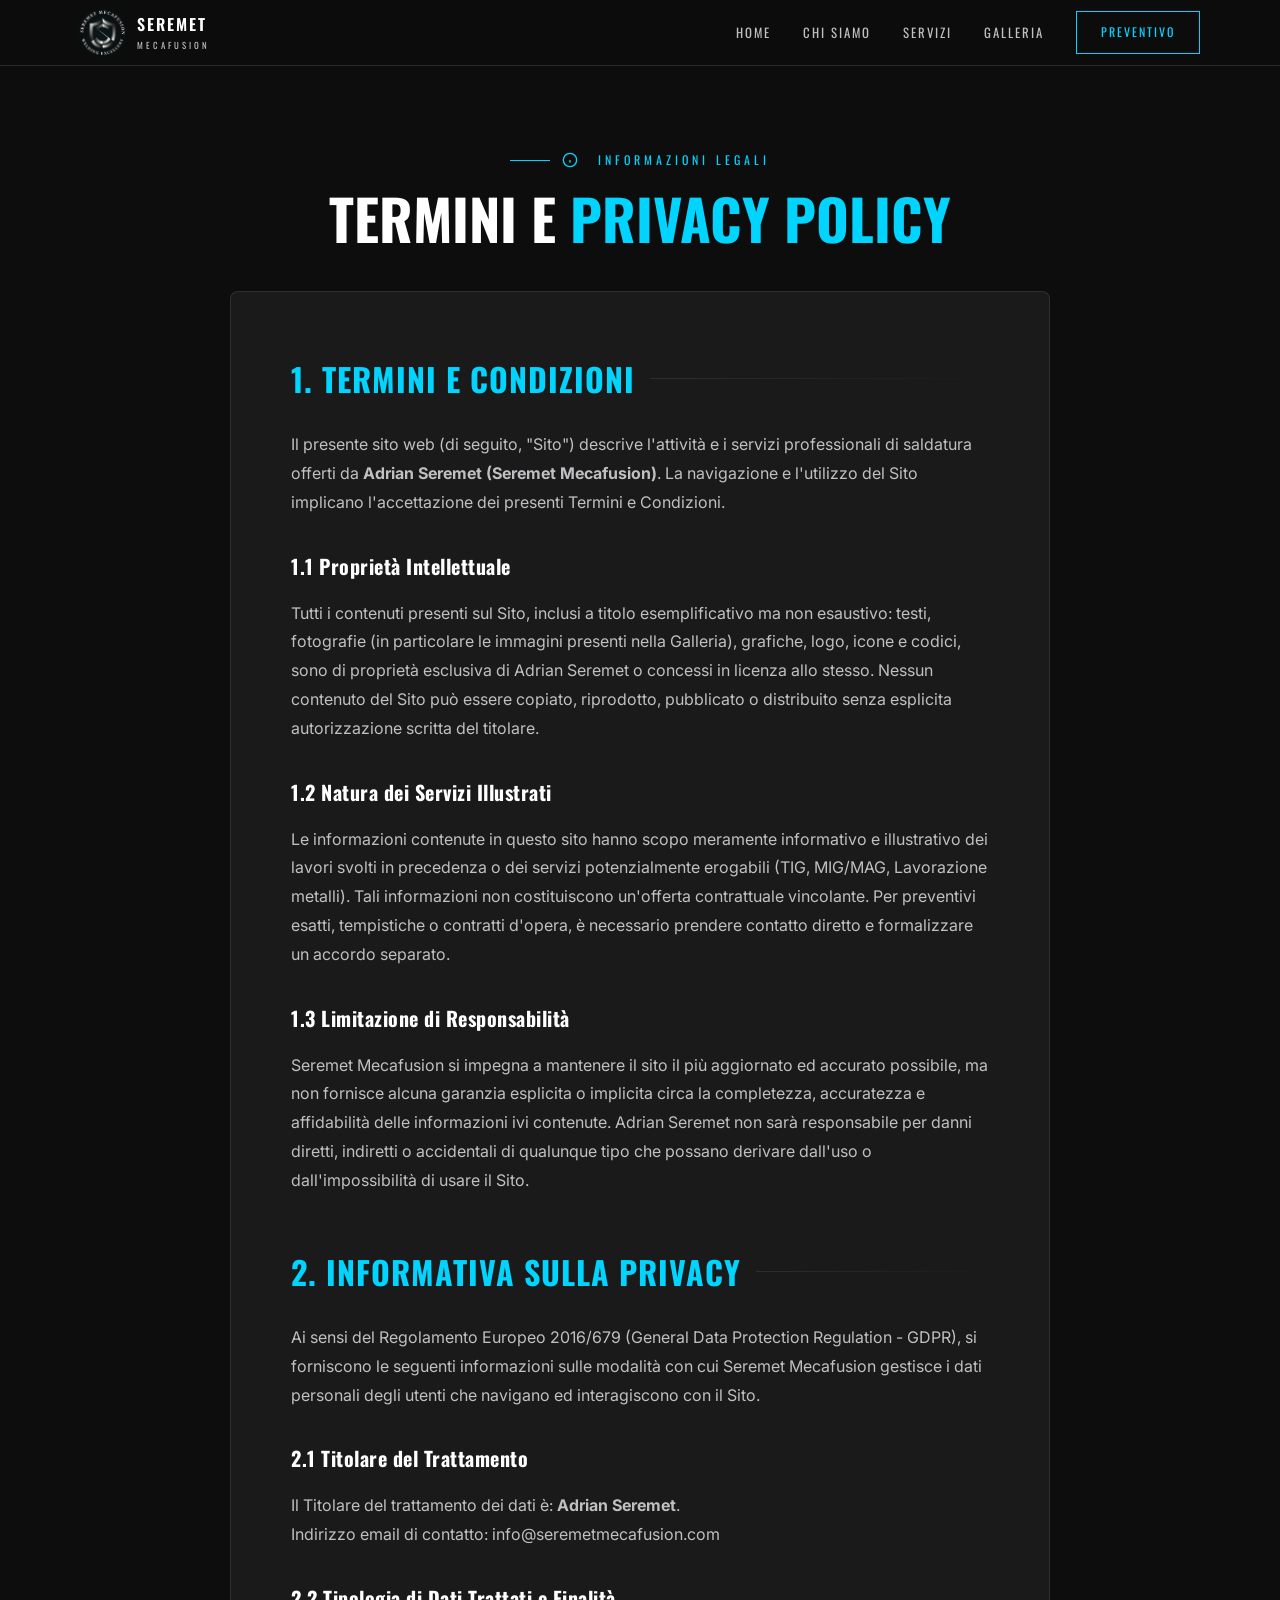
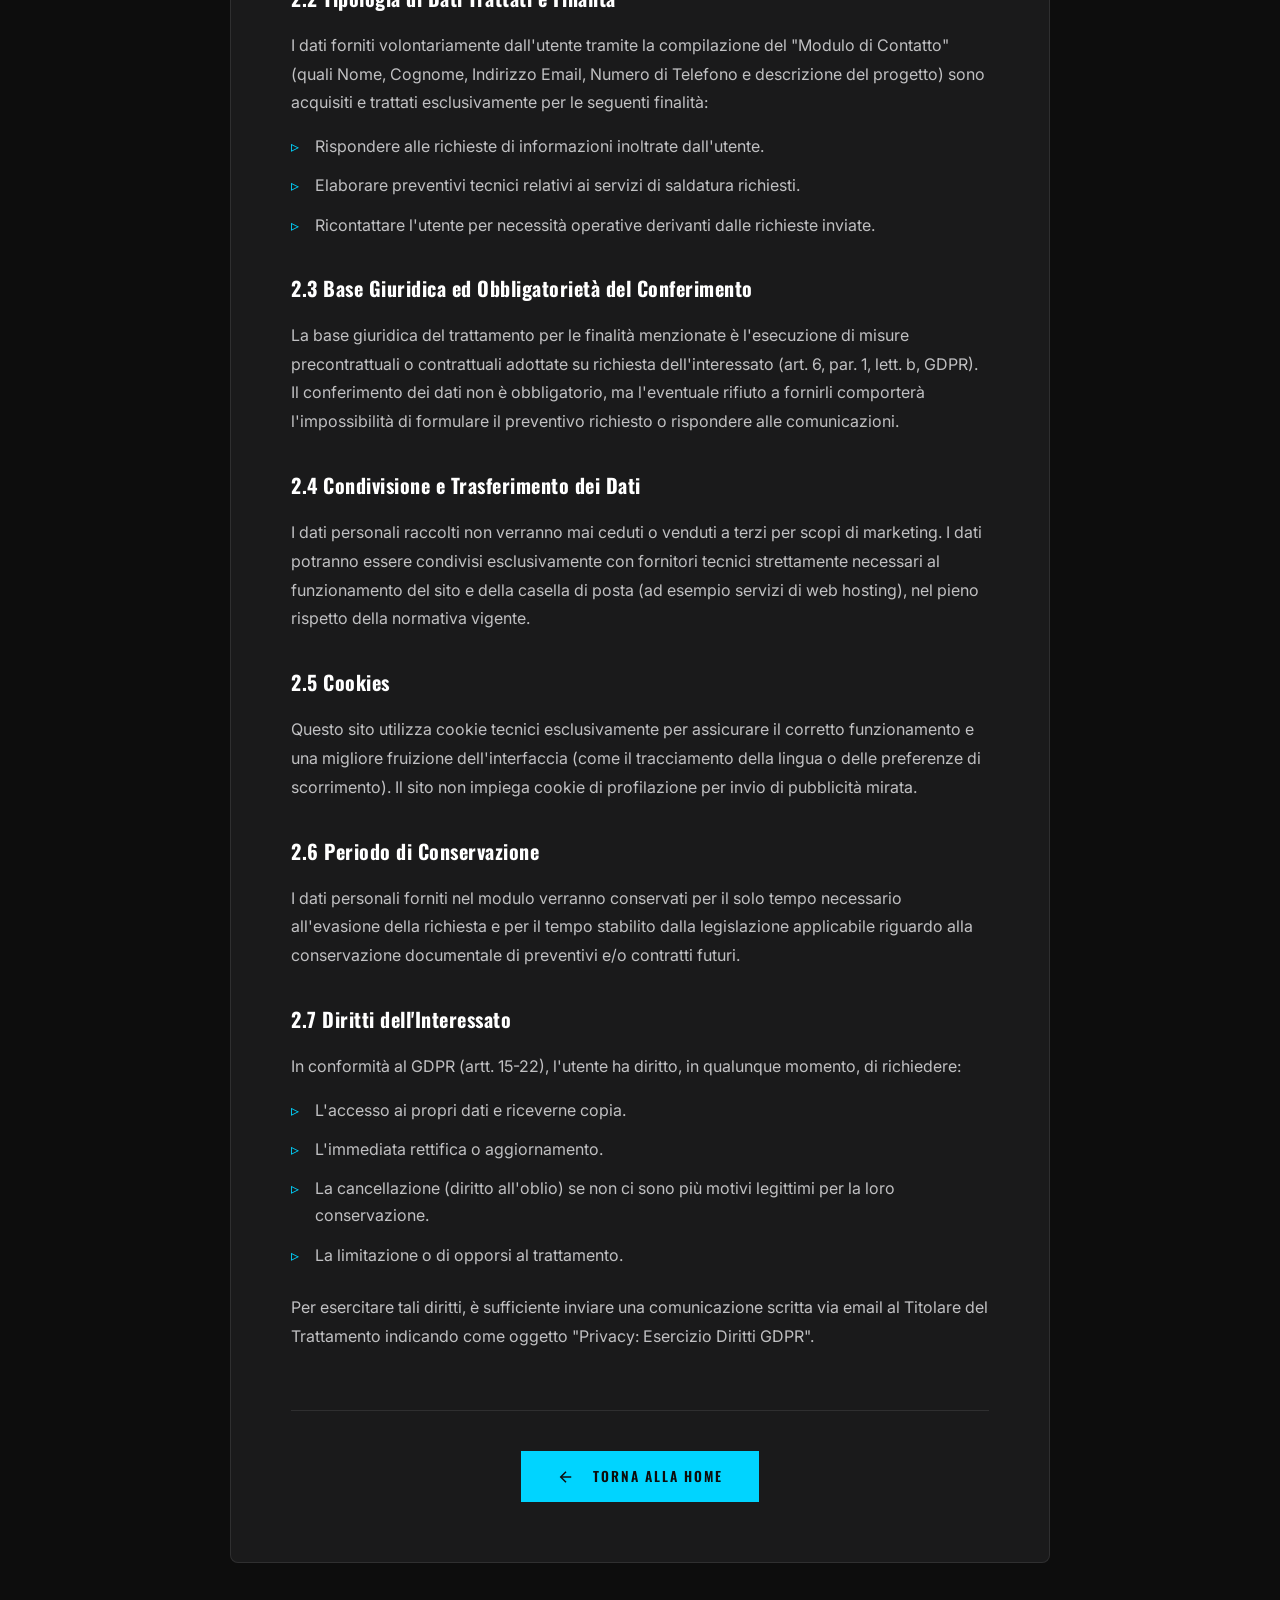
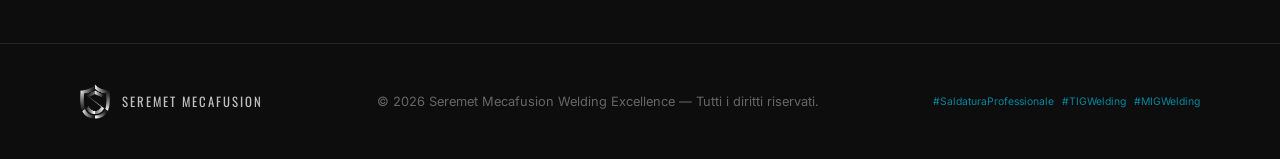
==== terms&condition.html @ e1cfa8b7 "First commit all files" ====
<!DOCTYPE html>
<html lang="it">

<head>
  <meta charset="UTF-8">
  <meta name="viewport" content="width=device-width, initial-scale=1.0">
  <title>Seremet Mecafusion | Termini e Privacy Policy</title>
  <meta name="description" content="Informazioni legali, termini, condizioni e informativa sulla privacy per i servizi di saldatura professionale di Seremet Mecafusion.">

  <!-- Favicon -->
  <link rel="apple-touch-icon" sizes="180x180" href="images/favicon/apple-touch-icon.png">
  <link rel="icon" type="image/png" sizes="32x32" href="images/favicon/favicon-32x32.png">
  <link rel="icon" type="image/png" sizes="16x16" href="images/favicon/favicon-16x16.png">
  <link rel="manifest" href="images/favicon/site.webmanifest">

  <!-- Styles -->
  <link rel="stylesheet" href="styles.css">
  
  <style>
    /* Stili specifici per la pagina Termini e Privacy */
    .legal-content {
      background: var(--bg-secondary);
      border: 1px solid var(--dark-border);
      border-radius: 8px;
      padding: clamp(30px, 5vw, 60px);
      margin-top: 40px;
    }

    .legal-section {
      margin-bottom: 50px;
    }

    .legal-section:last-child {
      margin-bottom: 0;
    }

    .legal-h2 {
      font-family: var(--font-heading);
      color: var(--cyan-arc);
      font-size: clamp(1.5rem, 3vw, 2rem);
      margin-bottom: 24px;
      text-transform: uppercase;
      letter-spacing: 1px;
      display: flex;
      align-items: center;
      gap: 15px;
    }

    .legal-h2::after {
      content: '';
      height: 1px;
      flex: 1;
      background: linear-gradient(90deg, var(--dark-border), transparent);
    }

    .legal-h3 {
      font-family: var(--font-heading);
      color: var(--white);
      font-size: 1.25rem;
      margin-top: 32px;
      margin-bottom: 16px;
      letter-spacing: 0.5px;
    }

    .legal-text {
      color: var(--silver);
      margin-bottom: 16px;
      line-height: 1.8;
      font-size: 1rem;
    }

    .legal-list {
      list-style: none;
      margin-bottom: 24px;
    }

    .legal-list li {
      color: var(--silver);
      margin-bottom: 12px;
      padding-left: 24px;
      position: relative;
    }

    .legal-list li::before {
      content: '▹';
      position: absolute;
      left: 0;
      top: 0;
      color: var(--cyan-arc);
    }
    
    .back-btn-container {
      margin-top: 60px;
      padding-top: 40px;
      border-top: 1px solid var(--dark-border);
      text-align: center;
    }
  </style>
</head>

<body>

  <!-- ════════════════════════════════════════════════
       NAVIGATION
       ════════════════════════════════════════════════ -->
  <nav class="navbar scrolled" id="navbar">
    <div class="nav-inner">
      <a href="index.html" class="nav-logo">
        <img src="images/logo_Seremet_alpha.png" alt="Seremet Logo">
        <div class="nav-logo-text">
          Seremet <span>Mecafusion</span>
        </div>
      </a>

      <div class="nav-links" id="nav-links">
        <a href="index.html#hero">Home</a>
        <a href="index.html#chi-siamo">Chi Siamo</a>
        <a href="index.html#servizi">Servizi</a>
        <a href="index.html#galleria">Galleria</a>
        <a href="index.html#contatti" class="nav-cta">Preventivo</a>
      </div>

      <div class="nav-burger" id="nav-burger">
        <span></span>
        <span></span>
        <span></span>
      </div>
    </div>
  </nav>

  <!-- ════════════════════════════════════════════════
       MAIN CONTENT
       ════════════════════════════════════════════════ -->
  <main style="padding-top: 150px; padding-bottom: 80px;">
    <div class="container" style="max-width: 900px;">
      
      <div class="section-label" style="justify-content: center;">
        <svg width="16" height="16" viewBox="0 0 24 24" fill="none" stroke="currentColor" stroke-width="2" style="margin-right: 8px;">
          <circle cx="12" cy="12" r="10"></circle>
          <line x1="12" y1="16" x2="12" y2="12"></line>
          <line x1="12" y1="8" x2="12.01" y2="8"></line>
        </svg>
        Informazioni Legali
      </div>
      
      <h1 class="section-title" style="text-align: center;">Termini e <span>Privacy Policy</span></h1>

      <div class="legal-content reveal">
        
        <!-- SEZIONE 1: TERMINI E CONDIZIONI -->
        <div class="legal-section">
          <h2 class="legal-h2">1. Termini e Condizioni</h2>
          <p class="legal-text">
            Il presente sito web (di seguito, "Sito") descrive l'attività e i servizi professionali di saldatura offerti da <strong>Adrian Seremet (Seremet Mecafusion)</strong>. La navigazione e l'utilizzo del Sito implicano l'accettazione dei presenti Termini e Condizioni.
          </p>
          
          <h3 class="legal-h3">1.1 Proprietà Intellettuale</h3>
          <p class="legal-text">
            Tutti i contenuti presenti sul Sito, inclusi a titolo esemplificativo ma non esaustivo: testi, fotografie (in particolare le immagini presenti nella Galleria), grafiche, logo, icone e codici, sono di proprietà esclusiva di Adrian Seremet o concessi in licenza allo stesso. Nessun contenuto del Sito può essere copiato, riprodotto, pubblicato o distribuito senza esplicita autorizzazione scritta del titolare.
          </p>
          
          <h3 class="legal-h3">1.2 Natura dei Servizi Illustrati</h3>
          <p class="legal-text">
            Le informazioni contenute in questo sito hanno scopo meramente informativo e illustrativo dei lavori svolti in precedenza o dei servizi potenzialmente erogabili (TIG, MIG/MAG, Lavorazione metalli). Tali informazioni non costituiscono un'offerta contrattuale vincolante. Per preventivi esatti, tempistiche o contratti d'opera, è necessario prendere contatto diretto e formalizzare un accordo separato.
          </p>
          
          <h3 class="legal-h3">1.3 Limitazione di Responsabilità</h3>
          <p class="legal-text">
            Seremet Mecafusion si impegna a mantenere il sito il più aggiornato ed accurato possibile, ma non fornisce alcuna garanzia esplicita o implicita circa la completezza, accuratezza e affidabilità delle informazioni ivi contenute. Adrian Seremet non sarà responsabile per danni diretti, indiretti o accidentali di qualunque tipo che possano derivare dall'uso o dall'impossibilità di usare il Sito.
          </p>
        </div>

        <!-- SEZIONE 2: PRIVACY POLICY -->
        <div class="legal-section">
          <h2 class="legal-h2">2. Informativa sulla Privacy</h2>
          <p class="legal-text">
            Ai sensi del Regolamento Europeo 2016/679 (General Data Protection Regulation - GDPR), si forniscono le seguenti informazioni sulle modalità con cui Seremet Mecafusion gestisce i dati personali degli utenti che navigano ed interagiscono con il Sito.
          </p>
          
          <h3 class="legal-h3">2.1 Titolare del Trattamento</h3>
          <p class="legal-text">
            Il Titolare del trattamento dei dati è: <strong>Adrian Seremet</strong>.<br>
            Indirizzo email di contatto: info@seremetmecafusion.com
          </p>
          
          <h3 class="legal-h3">2.2 Tipologia di Dati Trattati e Finalità</h3>
          <p class="legal-text">
            I dati forniti volontariamente dall'utente tramite la compilazione del "Modulo di Contatto" (quali Nome, Cognome, Indirizzo Email, Numero di Telefono e descrizione del progetto) sono acquisiti e trattati esclusivamente per le seguenti finalità:
          </p>
          <ul class="legal-list">
            <li>Rispondere alle richieste di informazioni inoltrate dall'utente.</li>
            <li>Elaborare preventivi tecnici relativi ai servizi di saldatura richiesti.</li>
            <li>Ricontattare l'utente per necessità operative derivanti dalle richieste inviate.</li>
          </ul>
          
          <h3 class="legal-h3">2.3 Base Giuridica ed Obbligatorietà del Conferimento</h3>
          <p class="legal-text">
            La base giuridica del trattamento per le finalità menzionate è l'esecuzione di misure precontrattuali o contrattuali adottate su richiesta dell'interessato (art. 6, par. 1, lett. b, GDPR). Il conferimento dei dati non è obbligatorio, ma l'eventuale rifiuto a fornirli comporterà l'impossibilità di formulare il preventivo richiesto o rispondere alle comunicazioni.
          </p>
          
          <h3 class="legal-h3">2.4 Condivisione e Trasferimento dei Dati</h3>
          <p class="legal-text">
            I dati personali raccolti non verranno mai ceduti o venduti a terzi per scopi di marketing. I dati potranno essere condivisi esclusivamente con fornitori tecnici strettamente necessari al funzionamento del sito e della casella di posta (ad esempio servizi di web hosting), nel pieno rispetto della normativa vigente.
          </p>
          
          <h3 class="legal-h3">2.5 Cookies</h3>
          <p class="legal-text">
            Questo sito utilizza cookie tecnici esclusivamente per assicurare il corretto funzionamento e una migliore fruizione dell'interfaccia (come il tracciamento della lingua o delle preferenze di scorrimento). Il sito non impiega cookie di profilazione per invio di pubblicità mirata.
          </p>

          <h3 class="legal-h3">2.6 Periodo di Conservazione</h3>
          <p class="legal-text">
            I dati personali forniti nel modulo verranno conservati per il solo tempo necessario all'evasione della richiesta e per il tempo stabilito dalla legislazione applicabile riguardo alla conservazione documentale di preventivi e/o contratti futuri.
          </p>
          
          <h3 class="legal-h3">2.7 Diritti dell'Interessato</h3>
          <p class="legal-text">
            In conformità al GDPR (artt. 15-22), l'utente ha diritto, in qualunque momento, di richiedere:
          </p>
          <ul class="legal-list">
            <li>L'accesso ai propri dati e riceverne copia.</li>
            <li>L'immediata rettifica o aggiornamento.</li>
            <li>La cancellazione (diritto all'oblio) se non ci sono più motivi legittimi per la loro conservazione.</li>
            <li>La limitazione o di opporsi al trattamento.</li>
          </ul>
          <p class="legal-text">
            Per esercitare tali diritti, è sufficiente inviare una comunicazione scritta via email al Titolare del Trattamento indicando come oggetto "Privacy: Esercizio Diritti GDPR".
          </p>
        </div>

        <!-- PULSANTE RITORNO -->
        <div class="back-btn-container">
          <a href="index.html" class="btn-primary">
            <svg viewBox="0 0 24 24" width="18" height="18" fill="none" stroke="currentColor" stroke-width="2" style="margin-right: 8px;">
              <line x1="19" y1="12" x2="5" y2="12"></line>
              <polyline points="12 19 5 12 12 5"></polyline>
            </svg>
            TORNA ALLA HOME
          </a>
        </div>

      </div>
    </div>
  </main>

  <!-- ════════════════════════════════════════════════
       FOOTER
       ════════════════════════════════════════════════ -->
  <footer class="site-footer">
    <div class="container">
      <div class="footer-inner">
        <div class="footer-logo">
          <img src="images/icon_alpha.png" alt="Seremet Mecafusion">
          <span>Seremet Mecafusion</span>
        </div>
        
        <div class="footer-copy">
          &copy; 2026 Seremet Mecafusion Welding Excellence — Tutti i diritti riservati.
        </div>
        
        <div class="footer-tags">
          <span>#SaldaturaProfessionale</span>
          <span>#TIGWelding</span>
          <span>#MIGWelding</span>
        </div>
      </div>
    </div>
  </footer>

  <!-- JavaScript per Header Semplificato & Animazioni base -->
  <script>
    document.addEventListener('DOMContentLoaded', () => {
      // Menu Hamburger 
      const burger = document.getElementById('nav-burger');
      const navLinks = document.getElementById('nav-links');
      
      burger.addEventListener('click', () => {
        burger.classList.toggle('active');
        navLinks.classList.toggle('open');
      });

      // Rivelazione on scroll
      const reveals = document.querySelectorAll('.reveal');
      setTimeout(() => {
        reveals.forEach(el => el.classList.add('revealed'));
      }, 100);
    });
  </script>
</body>
</html>
---- styles.css ----
/* ======================================================
   SEREMET MECAFUSION — "Deep Industrial Silver" Design System
   ====================================================== */

/* ── Google Fonts ── */
@import url('https://fonts.googleapis.com/css2?family=Inter:wght@300;400;500;600;700&family=Oswald:wght@400;500;600;700&family=Playfair+Display:ital,wght@0,400;0,700;1,400&display=swap');

/* ── CSS Variables ── */
:root {
  /* Colors — Deep Industrial Silver */
  --bg-primary: #0D0D0D;
  --bg-secondary: #1A1A1B;
  --bg-tertiary: #111112;
  --silver: #C0C0C2;
  --platinum: #E5E5E5;
  --cyan-arc: #00D4FF;
  --cyan-arc-dim: rgba(0, 212, 255, 0.15);
  --cyan-arc-glow: rgba(0, 212, 255, 0.4);
  --white: #FFFFFF;
  --dark-border: rgba(192, 192, 194, 0.12);
  --glass-bg: rgba(255, 255, 255, 0.04);
  --glass-border: rgba(192, 192, 194, 0.15);
  
  /* Heat Tint Colors */
  --heat-gold: #D4A017;
  --heat-purple: #8B5CF6;
  --heat-blue: #3B82F6;
  
  /* Typography */
  --font-heading: 'Oswald', sans-serif;
  --font-body: 'Inter', sans-serif;
  --font-accent: 'Playfair Display', serif;
  
  /* Spacing */
  --section-padding: clamp(60px, 10vw, 120px);
  --container-width: 1200px;
  --gap-sm: 8px;
  --gap-md: 16px;
  --gap-lg: 32px;
  --gap-xl: 64px;
  
  /* Transitions */
  --transition-fast: 0.2s ease;
  --transition-med: 0.4s cubic-bezier(0.4, 0, 0.2, 1);
  --transition-slow: 0.8s cubic-bezier(0.4, 0, 0.2, 1);
}

/* ── Reset ── */
*, *::before, *::after {
  margin: 0;
  padding: 0;
  box-sizing: border-box;
}

html {
  scroll-behavior: smooth;
  font-size: 16px;
  -webkit-font-smoothing: antialiased;
  -moz-osx-font-smoothing: grayscale;
}

body {
  font-family: var(--font-body);
  background-color: var(--bg-primary);
  color: var(--platinum);
  line-height: 1.7;
  overflow-x: hidden;
}

img {
  max-width: 100%;
  display: block;
}

a {
  color: var(--cyan-arc);
  text-decoration: none;
  transition: color var(--transition-fast);
}

a:hover {
  color: var(--white);
}

ul { list-style: none; }

button {
  font-family: var(--font-body);
  cursor: pointer;
  border: none;
  background: none;
  color: inherit;
}

/* ── Utility ── */
.container {
  width: 100%;
  max-width: var(--container-width);
  margin: 0 auto;
  padding: 0 clamp(20px, 4vw, 40px);
}

.section-label {
  font-family: var(--font-heading);
  font-size: 0.75rem;
  letter-spacing: 4px;
  text-transform: uppercase;
  color: var(--cyan-arc);
  margin-bottom: var(--gap-md);
  display: flex;
  align-items: center;
  gap: 12px;
}

.section-label::before {
  content: '';
  width: 40px;
  height: 1px;
  background: var(--cyan-arc);
}

.section-title {
  font-family: var(--font-heading);
  font-size: clamp(2rem, 5vw, 3.5rem);
  font-weight: 700;
  text-transform: uppercase;
  color: var(--white);
  line-height: 1.15;
  margin-bottom: var(--gap-lg);
}

.section-title span {
  color: var(--cyan-arc);
}

/* ── Scroll Reveal Animations ── */
.reveal {
  opacity: 0;
  transform: translateY(40px);
  transition: opacity 0.8s ease, transform 0.8s ease;
}

.reveal.revealed {
  opacity: 1;
  transform: translateY(0);
}

.reveal-left {
  opacity: 0;
  transform: translateX(-60px);
  transition: opacity 0.8s ease, transform 0.8s ease;
}

.reveal-left.revealed {
  opacity: 1;
  transform: translateX(0);
}

.reveal-right {
  opacity: 0;
  transform: translateX(60px);
  transition: opacity 0.8s ease, transform 0.8s ease;
}

.reveal-right.revealed {
  opacity: 1;
  transform: translateX(0);
}

.reveal-scale {
  opacity: 0;
  transform: scale(0.85);
  transition: opacity 0.8s ease, transform 0.8s ease;
}

.reveal-scale.revealed {
  opacity: 1;
  transform: scale(1);
}

/* ======================================================
   LOADING SCREEN — "The Welding Arc"
   ====================================================== */
#loading-screen {
  position: fixed;
  inset: 0;
  z-index: 10000;
  background: var(--bg-primary);
  display: flex;
  align-items: center;
  justify-content: center;
  flex-direction: column;
  transition: opacity 0.6s ease, visibility 0.6s ease;
}

#loading-screen.hidden {
  opacity: 0;
  visibility: hidden;
  pointer-events: none;
}

.loading-logo {
  width: 120px;
  height: 120px;
  position: relative;
}

.loading-logo img {
  width: 100%;
  height: 100%;
  object-fit: contain;
  filter: brightness(0.3);
  animation: logoReveal 2.5s ease forwards;
}

@keyframes logoReveal {
  0% { filter: brightness(0.1); }
  40% { filter: brightness(0.3); }
  70% { filter: brightness(0.8); }
  100% { filter: brightness(1) drop-shadow(0 0 20px var(--cyan-arc-glow)); }
}

.loading-arc {
  position: absolute;
  inset: -10px;
  border-radius: 50%;
  border: 2px solid transparent;
  border-top-color: var(--cyan-arc);
  animation: arcSpin 1.2s linear infinite;
}

.loading-arc::after {
  content: '';
  position: absolute;
  top: -2px;
  left: 50%;
  width: 8px;
  height: 8px;
  border-radius: 50%;
  background: var(--cyan-arc);
  box-shadow: 0 0 20px var(--cyan-arc), 0 0 40px var(--cyan-arc-glow);
  transform: translateX(-50%);
}

@keyframes arcSpin {
  to { transform: rotate(360deg); }
}

.loading-text {
  margin-top: 30px;
  font-family: var(--font-heading);
  font-size: 0.8rem;
  letter-spacing: 6px;
  text-transform: uppercase;
  color: var(--silver);
  opacity: 0;
  animation: textFade 1s ease 0.5s forwards;
}

@keyframes textFade {
  to { opacity: 1; }
}

.loading-bar {
  margin-top: 20px;
  width: 200px;
  height: 2px;
  background: var(--bg-secondary);
  border-radius: 2px;
  overflow: hidden;
}

.loading-bar-fill {
  width: 0;
  height: 100%;
  background: linear-gradient(90deg, var(--cyan-arc), var(--white));
  box-shadow: 0 0 10px var(--cyan-arc);
  animation: barFill 2.2s ease forwards;
}

@keyframes barFill {
  0% { width: 0; }
  60% { width: 70%; }
  100% { width: 100%; }
}

/* ======================================================
   NAVIGATION
   ====================================================== */
.navbar {
  position: fixed;
  top: 0;
  left: 0;
  width: 100%;
  z-index: 1000;
  padding: 16px 0;
  transition: all var(--transition-med);
}

.navbar.scrolled {
  background: rgba(13, 13, 13, 0.85);
  backdrop-filter: blur(20px);
  -webkit-backdrop-filter: blur(20px);
  border-bottom: 1px solid var(--glass-border);
  padding: 10px 0;
}

.nav-inner {
  display: flex;
  align-items: center;
  justify-content: space-between;
  max-width: var(--container-width);
  margin: 0 auto;
  padding: 0 clamp(20px, 4vw, 40px);
}

.nav-logo {
  display: flex;
  align-items: center;
  gap: 12px;
}

.nav-logo img {
  height: 45px;
  filter: drop-shadow(0 0 8px rgba(0, 212, 255, 0.15));
  transition: filter var(--transition-med);
}

.nav-logo:hover img {
  filter: drop-shadow(0 0 12px rgba(0, 212, 255, 0.3));
}

.nav-logo-text {
  font-family: var(--font-heading);
  font-size: 1rem;
  font-weight: 600;
  letter-spacing: 2px;
  text-transform: uppercase;
  color: var(--white);
}

.nav-logo-text span {
  display: block;
  font-size: 0.55rem;
  letter-spacing: 3px;
  color: var(--silver);
  font-weight: 400;
}

.nav-links {
  display: flex;
  gap: 32px;
  align-items: center;
}

.nav-links a {
  font-family: var(--font-heading);
  font-size: 0.8rem;
  letter-spacing: 2px;
  text-transform: uppercase;
  color: var(--silver);
  position: relative;
  padding: 4px 0;
  transition: color var(--transition-fast);
}

.nav-links a::after {
  content: '';
  position: absolute;
  bottom: 0;
  left: 0;
  width: 0;
  height: 1px;
  background: var(--cyan-arc);
  transition: width var(--transition-med);
}

.nav-links a:hover,
.nav-links a.active {
  color: var(--cyan-arc);
}

.nav-links a:hover::after,
.nav-links a.active::after {
  width: 100%;
}

.nav-cta {
  font-family: var(--font-heading) !important;
  font-size: 0.75rem !important;
  letter-spacing: 2px !important;
  text-transform: uppercase !important;
  padding: 10px 24px !important;
  border: 1px solid var(--cyan-arc) !important;
  color: var(--cyan-arc) !important;
  transition: all var(--transition-med) !important;
}

.nav-cta:hover {
  background: var(--cyan-arc) !important;
  color: var(--bg-primary) !important;
  box-shadow: 0 0 20px var(--cyan-arc-dim) !important;
}

.nav-cta::after {
  display: none !important;
}

/* Mobile burger */
.nav-burger {
  display: none;
  flex-direction: column;
  gap: 5px;
  cursor: pointer;
  z-index: 1001;
  padding: 4px;
}

.nav-burger span {
  width: 28px;
  height: 2px;
  background: var(--silver);
  transition: all var(--transition-fast);
  transform-origin: center;
}

.nav-burger.active span:nth-child(1) {
  transform: rotate(45deg) translateY(5px) translateX(5px);
}

.nav-burger.active span:nth-child(2) {
  opacity: 0;
}

.nav-burger.active span:nth-child(3) {
  transform: rotate(-45deg) translateY(-5px) translateX(5px);
}

/* ======================================================
   HERO SECTION
   ====================================================== */
#hero {
  position: relative;
  height: 100vh;
  min-height: 600px;
  display: flex;
  align-items: center;
  overflow: hidden;
}

.hero-bg {
  position: absolute;
  inset: 0;
  z-index: 0;
}

.hero-bg img {
  width: 100%;
  height: 100%;
  object-fit: cover;
  filter: brightness(0.35) contrast(1.1);
}

.hero-overlay {
  position: absolute;
  inset: 0;
  background: linear-gradient(
    180deg,
    rgba(13, 13, 13, 0.4) 0%,
    rgba(13, 13, 13, 0.2) 40%,
    rgba(13, 13, 13, 0.6) 80%,
    rgba(13, 13, 13, 1) 100%
  );
  z-index: 1;
}

.hero-content {
  position: relative;
  z-index: 2;
  max-width: 750px;
}

.hero-badge {
  display: inline-flex;
  align-items: center;
  gap: 8px;
  padding: 6px 16px;
  background: var(--glass-bg);
  border: 1px solid var(--glass-border);
  border-radius: 100px;
  font-size: 0.7rem;
  letter-spacing: 3px;
  text-transform: uppercase;
  color: var(--cyan-arc);
  margin-bottom: 24px;
  backdrop-filter: blur(10px);
}

.hero-badge::before {
  content: '';
  width: 6px;
  height: 6px;
  border-radius: 50%;
  background: var(--cyan-arc);
  box-shadow: 0 0 8px var(--cyan-arc);
  animation: pulse 2s ease infinite;
}

@keyframes pulse {
  0%, 100% { opacity: 1; }
  50% { opacity: 0.4; }
}

.hero-title {
  font-family: var(--font-heading);
  font-size: clamp(2.5rem, 7vw, 5rem);
  font-weight: 700;
  text-transform: uppercase;
  line-height: 1.05;
  color: var(--white);
  margin-bottom: 16px;
}

.hero-title .highlight {
  color: var(--cyan-arc);
  text-shadow: 0 0 30px var(--cyan-arc-dim);
}

.hero-tagline {
  font-family: var(--font-accent);
  font-size: clamp(1rem, 2.5vw, 1.35rem);
  font-style: italic;
  color: var(--silver);
  margin-bottom: 36px;
  line-height: 1.6;
}

.hero-actions {
  display: flex;
  gap: 16px;
  flex-wrap: wrap;
}

.btn-primary {
  display: inline-flex;
  align-items: center;
  gap: 10px;
  padding: 14px 36px;
  background: var(--cyan-arc);
  color: var(--bg-primary);
  font-family: var(--font-heading);
  font-size: 0.85rem;
  font-weight: 600;
  letter-spacing: 2px;
  text-transform: uppercase;
  border: none;
  cursor: pointer;
  transition: all var(--transition-med);
  position: relative;
  overflow: hidden;
}

.btn-primary::before {
  content: '';
  position: absolute;
  inset: 0;
  background: linear-gradient(90deg, transparent, rgba(255,255,255,0.2), transparent);
  transform: translateX(-100%);
  transition: transform 0.6s ease;
}

.btn-primary:hover::before {
  transform: translateX(100%);
}

.btn-primary:hover {
  box-shadow: 0 0 30px var(--cyan-arc-dim);
  transform: translateY(-2px);
}

.btn-secondary {
  display: inline-flex;
  align-items: center;
  gap: 10px;
  padding: 14px 36px;
  background: transparent;
  color: var(--silver);
  font-family: var(--font-heading);
  font-size: 0.85rem;
  font-weight: 500;
  letter-spacing: 2px;
  text-transform: uppercase;
  border: 1px solid var(--dark-border);
  cursor: pointer;
  transition: all var(--transition-med);
}

.btn-secondary:hover {
  border-color: var(--cyan-arc);
  color: var(--cyan-arc);
  box-shadow: 0 0 20px var(--cyan-arc-dim);
}

/* Hero scroll indicator */
.hero-scroll {
  position: absolute;
  bottom: 40px;
  left: 50%;
  transform: translateX(-50%);
  z-index: 3;
  display: flex;
  flex-direction: column;
  align-items: center;
  gap: 8px;
  color: var(--silver);
  font-size: 0.65rem;
  letter-spacing: 3px;
  text-transform: uppercase;
  opacity: 0.6;
  animation: scrollBounce 2s ease infinite;
}

.hero-scroll .scroll-line {
  width: 1px;
  height: 40px;
  background: linear-gradient(to bottom, var(--cyan-arc), transparent);
}

@keyframes scrollBounce {
  0%, 100% { transform: translateX(-50%) translateY(0); }
  50% { transform: translateX(-50%) translateY(8px); }
}

/* ======================================================
   CHI SIAMO
   ====================================================== */
#chi-siamo {
  padding: var(--section-padding) 0;
  position: relative;
}

.about-grid {
  display: grid;
  grid-template-columns: 1fr 1fr;
  gap: var(--gap-xl);
  align-items: center;
}

.about-image {
  position: relative;
  border-radius: 4px;
  overflow: hidden;
}

.about-image img {
  width: 100%;
  aspect-ratio: 4/5;
  object-fit: cover;
  filter: brightness(0.8) contrast(1.05);
}

.about-image::after {
  content: '';
  position: absolute;
  inset: 0;
  border: 1px solid var(--glass-border);
  pointer-events: none;
}

.about-image .image-accent {
  position: absolute;
  bottom: -8px;
  right: -8px;
  width: 120px;
  height: 120px;
  border: 1px solid var(--cyan-arc);
  opacity: 0.3;
}

.about-text p {
  color: var(--silver);
  margin-bottom: var(--gap-md);
  font-size: 1.05rem;
  line-height: 1.8;
}

.about-text strong {
  color: var(--white);
}

.about-stats {
  display: grid;
  grid-template-columns: repeat(3, 1fr);
  gap: var(--gap-lg);
  margin-top: var(--gap-xl);
  padding-top: var(--gap-lg);
  border-top: 1px solid var(--dark-border);
}

.stat-item {
  text-align: center;
}

.stat-number {
  font-family: var(--font-heading);
  font-size: 2.5rem;
  font-weight: 700;
  color: var(--cyan-arc);
  line-height: 1;
}

.stat-label {
  font-size: 0.75rem;
  letter-spacing: 2px;
  text-transform: uppercase;
  color: var(--silver);
  margin-top: 8px;
}

/* Quote block */
.quote-block {
  margin-top: var(--gap-xl);
  padding: var(--gap-lg);
  background: var(--glass-bg);
  border-left: 3px solid var(--cyan-arc);
  border-radius: 0 4px 4px 0;
}

.quote-block p {
  font-family: var(--font-accent);
  font-style: italic;
  font-size: 1.15rem;
  color: var(--platinum);
  line-height: 1.8;
}

/* ======================================================
   SERVIZI
   ====================================================== */
#servizi {
  padding: var(--section-padding) 0;
  background: var(--bg-secondary);
  position: relative;
}

#servizi::before {
  content: '';
  position: absolute;
  top: 0;
  left: 0;
  right: 0;
  height: 1px;
  background: linear-gradient(90deg, transparent, var(--dark-border), transparent);
}

.servizi-header {
  text-align: center;
  margin-bottom: var(--gap-xl);
}

.servizi-header .section-label {
  justify-content: center;
}

.servizi-header .section-label::before {
  display: none;
}

.servizi-grid {
  display: grid;
  grid-template-columns: repeat(3, 1fr);
  gap: var(--gap-lg);
}

.servizio-card {
  position: relative;
  padding: 40px 32px;
  background: var(--bg-primary);
  border: 1px solid var(--dark-border);
  border-radius: 4px;
  overflow: hidden;
  transition: all var(--transition-med);
}

/* Heat Tint hover effect */
.servizio-card::before {
  content: '';
  position: absolute;
  inset: -1px;
  border-radius: 4px;
  background: linear-gradient(135deg, var(--heat-gold), var(--heat-purple), var(--heat-blue), var(--heat-gold));
  background-size: 300% 300%;
  z-index: -1;
  opacity: 0;
  transition: opacity var(--transition-med);
  animation: heatTint 4s ease infinite;
}

@keyframes heatTint {
  0% { background-position: 0% 0%; }
  50% { background-position: 100% 100%; }
  100% { background-position: 0% 0%; }
}

.servizio-card:hover::before {
  opacity: 1;
}

.servizio-card:hover {
  transform: translateY(-4px);
  border-color: transparent;
  box-shadow: 0 20px 40px rgba(0, 0, 0, 0.4);
}

.servizio-icon {
  width: 56px;
  height: 56px;
  display: flex;
  align-items: center;
  justify-content: center;
  background: var(--cyan-arc-dim);
  border-radius: 4px;
  margin-bottom: 24px;
  transition: all var(--transition-med);
}

.servizio-card:hover .servizio-icon {
  background: var(--cyan-arc);
  box-shadow: 0 0 20px var(--cyan-arc-dim);
}

.servizio-icon svg {
  width: 28px;
  height: 28px;
  stroke: var(--cyan-arc);
  fill: none;
  stroke-width: 1.5;
  transition: stroke var(--transition-med);
}

.servizio-card:hover .servizio-icon svg {
  stroke: var(--bg-primary);
}

.servizio-card h3 {
  font-family: var(--font-heading);
  font-size: 1.3rem;
  font-weight: 600;
  text-transform: uppercase;
  letter-spacing: 1px;
  color: var(--white);
  margin-bottom: 16px;
}

.servizio-card p {
  color: var(--silver);
  font-size: 0.95rem;
  line-height: 1.7;
}

.servizio-tag {
  display: inline-block;
  margin-top: 20px;
  padding: 4px 12px;
  font-size: 0.65rem;
  letter-spacing: 2px;
  text-transform: uppercase;
  color: var(--cyan-arc);
  border: 1px solid var(--cyan-arc-dim);
  border-radius: 100px;
}

/* ======================================================
   GALLERIA — Sezione Principale
   ====================================================== */
#galleria {
  padding: var(--section-padding) 0;
  position: relative;
}

.galleria-header {
  text-align: center;
  margin-bottom: var(--gap-lg);
}

.galleria-header .section-label {
  justify-content: center;
}

.galleria-header .section-label::before {
  display: none;
}

.galleria-subtitle {
  color: var(--silver);
  font-size: 1.05rem;
  max-width: 600px;
  margin: 0 auto var(--gap-lg);
  line-height: 1.7;
}

/* Filters */
.gallery-filters {
  display: flex;
  justify-content: center;
  gap: 8px;
  flex-wrap: wrap;
  margin-bottom: var(--gap-xl);
}

.filter-btn {
  padding: 10px 24px;
  font-family: var(--font-heading);
  font-size: 0.75rem;
  letter-spacing: 2px;
  text-transform: uppercase;
  color: var(--silver);
  border: 1px solid var(--dark-border);
  background: transparent;
  cursor: pointer;
  transition: all var(--transition-med);
  position: relative;
  overflow: hidden;
}

.filter-btn::before {
  content: '';
  position: absolute;
  bottom: 0;
  left: 0;
  width: 100%;
  height: 0;
  background: var(--cyan-arc);
  transition: height var(--transition-med);
  z-index: -1;
}

.filter-btn:hover {
  border-color: var(--cyan-arc);
  color: var(--cyan-arc);
}

.filter-btn.active {
  border-color: var(--cyan-arc);
  background: var(--cyan-arc);
  color: var(--bg-primary);
  font-weight: 600;
}

/* Gallery Grid */
.gallery-grid {
  display: grid;
  grid-template-columns: repeat(3, 1fr);
  gap: 12px;
}

.gallery-item {
  position: relative;
  aspect-ratio: 1;
  overflow: hidden;
  cursor: pointer;
  border-radius: 4px;
  border: 1px solid var(--dark-border);
  transition: all var(--transition-med);
}

.gallery-item.hidden {
  display: none;
}

.gallery-item img {
  width: 100%;
  height: 100%;
  object-fit: cover;
  transition: transform 0.6s ease, filter 0.4s ease;
  filter: brightness(0.8) saturate(0.9);
}

.gallery-item:hover img {
  transform: scale(1.08);
  filter: brightness(1) saturate(1);
}

.gallery-item:hover {
  border-color: var(--cyan-arc);
  box-shadow: 0 0 20px var(--cyan-arc-dim);
}

.gallery-overlay {
  position: absolute;
  inset: 0;
  background: linear-gradient(
    to top,
    rgba(13, 13, 13, 0.95) 0%,
    rgba(13, 13, 13, 0.3) 50%,
    transparent 100%
  );
  opacity: 0;
  transition: opacity var(--transition-med);
  display: flex;
  flex-direction: column;
  justify-content: flex-end;
  padding: 20px;
}

.gallery-item:hover .gallery-overlay {
  opacity: 1;
}

.gallery-overlay h4 {
  font-family: var(--font-heading);
  font-size: 1rem;
  font-weight: 600;
  text-transform: uppercase;
  letter-spacing: 1px;
  color: var(--white);
  margin-bottom: 4px;
}

.gallery-overlay p {
  font-size: 0.8rem;
  color: var(--silver);
  line-height: 1.5;
}

.gallery-overlay .view-icon {
  position: absolute;
  top: 50%;
  left: 50%;
  transform: translate(-50%, -50%) scale(0.5);
  width: 50px;
  height: 50px;
  border-radius: 50%;
  background: var(--cyan-arc);
  display: flex;
  align-items: center;
  justify-content: center;
  opacity: 0;
  transition: all var(--transition-med);
}

.gallery-item:hover .view-icon {
  opacity: 1;
  transform: translate(-50%, -50%) scale(1);
}

.view-icon svg {
  width: 22px;
  height: 22px;
  stroke: var(--bg-primary);
  fill: none;
  stroke-width: 2;
}

/* Stagger animation classes */
.gallery-item.stagger-1 { transition-delay: 0.05s; }
.gallery-item.stagger-2 { transition-delay: 0.1s; }
.gallery-item.stagger-3 { transition-delay: 0.15s; }
.gallery-item.stagger-4 { transition-delay: 0.2s; }
.gallery-item.stagger-5 { transition-delay: 0.25s; }
.gallery-item.stagger-6 { transition-delay: 0.3s; }
.gallery-item.stagger-7 { transition-delay: 0.35s; }
.gallery-item.stagger-8 { transition-delay: 0.4s; }
.gallery-item.stagger-9 { transition-delay: 0.45s; }

/* ── Lightbox ── */
.lightbox {
  position: fixed;
  inset: 0;
  z-index: 9999;
  background: rgba(0, 0, 0, 0.96);
  display: flex;
  align-items: center;
  justify-content: center;
  opacity: 0;
  visibility: hidden;
  transition: all var(--transition-med);
  backdrop-filter: blur(10px);
}

.lightbox.active {
  opacity: 1;
  visibility: visible;
}

.lightbox-content {
  position: relative;
  max-width: 90vw;
  max-height: 85vh;
  display: flex;
  flex-direction: column;
  align-items: center;
}

.lightbox-content img {
  max-width: 100%;
  max-height: 75vh;
  object-fit: contain;
  border-radius: 4px;
  transition: transform var(--transition-med);
}

.lightbox.active .lightbox-content img {
  transform: scale(1);
  animation: lightboxIn 0.4s ease;
}

@keyframes lightboxIn {
  from { transform: scale(0.9); opacity: 0; }
  to { transform: scale(1); opacity: 1; }
}

.lightbox-info {
  margin-top: 16px;
  text-align: center;
}

.lightbox-info h4 {
  font-family: var(--font-heading);
  font-size: 1.1rem;
  font-weight: 600;
  text-transform: uppercase;
  letter-spacing: 1px;
  color: var(--white);
}

.lightbox-info p {
  font-size: 0.85rem;
  color: var(--silver);
  margin-top: 4px;
}

.lightbox-counter {
  font-family: var(--font-heading);
  font-size: 0.7rem;
  letter-spacing: 2px;
  color: var(--cyan-arc);
  margin-top: 8px;
}

.lightbox-close {
  position: absolute;
  top: -50px;
  right: 0;
  width: 40px;
  height: 40px;
  display: flex;
  align-items: center;
  justify-content: center;
  color: var(--silver);
  font-size: 1.5rem;
  cursor: pointer;
  transition: all var(--transition-fast);
  border: 1px solid var(--glass-border);
  border-radius: 50%;
}

.lightbox-close:hover {
  color: var(--cyan-arc);
  border-color: var(--cyan-arc);
}

.lightbox-nav {
  position: absolute;
  top: 50%;
  transform: translateY(-50%);
  width: 50px;
  height: 50px;
  display: flex;
  align-items: center;
  justify-content: center;
  color: var(--silver);
  font-size: 1.3rem;
  cursor: pointer;
  transition: all var(--transition-fast);
  border: 1px solid var(--glass-border);
  border-radius: 50%;
  background: rgba(0,0,0,0.4);
}

.lightbox-nav:hover {
  color: var(--cyan-arc);
  border-color: var(--cyan-arc);
  background: rgba(0,0,0,0.7);
}

.lightbox-prev { left: -70px; }
.lightbox-next { right: -70px; }

/* ======================================================
   PERCHÉ SCEGLIERCI
   ====================================================== */
#perche {
  padding: var(--section-padding) 0;
  background: var(--bg-secondary);
  position: relative;
}

#perche::before {
  content: '';
  position: absolute;
  top: 0;
  left: 0;
  right: 0;
  height: 1px;
  background: linear-gradient(90deg, transparent, var(--dark-border), transparent);
}

.perche-header {
  text-align: center;
  margin-bottom: var(--gap-xl);
}

.perche-header .section-label {
  justify-content: center;
}

.perche-header .section-label::before {
  display: none;
}

.perche-grid {
  display: grid;
  grid-template-columns: repeat(4, 1fr);
  gap: var(--gap-lg);
}

.perche-item {
  text-align: center;
  padding: 40px 24px;
  background: var(--bg-primary);
  border: 1px solid var(--dark-border);
  border-radius: 4px;
  transition: all var(--transition-med);
  position: relative;
}

.perche-item:hover {
  border-color: var(--cyan-arc);
  transform: translateY(-4px);
  box-shadow: 0 0 30px var(--cyan-arc-dim);
}

.perche-icon {
  width: 60px;
  height: 60px;
  margin: 0 auto 24px;
  display: flex;
  align-items: center;
  justify-content: center;
  border-radius: 50%;
  background: var(--cyan-arc-dim);
  transition: all var(--transition-med);
}

.perche-item:hover .perche-icon {
  background: var(--cyan-arc);
  box-shadow: 0 0 20px var(--cyan-arc-dim);
}

.perche-icon svg {
  width: 28px;
  height: 28px;
  stroke: var(--cyan-arc);
  fill: none;
  stroke-width: 1.5;
  transition: stroke var(--transition-med);
}

.perche-item:hover .perche-icon svg {
  stroke: var(--bg-primary);
}

.perche-item h3 {
  font-family: var(--font-heading);
  font-size: 1rem;
  font-weight: 600;
  text-transform: uppercase;
  letter-spacing: 1px;
  color: var(--white);
  margin-bottom: 12px;
}

.perche-item p {
  font-size: 0.9rem;
  color: var(--silver);
  line-height: 1.7;
}

/* ======================================================
   CTA BANNER
   ====================================================== */
.cta-banner {
  padding: var(--section-padding) 0;
  text-align: center;
  position: relative;
  overflow: hidden;
}

.cta-banner::before {
  content: '';
  position: absolute;
  inset: 0;
  background: radial-gradient(ellipse at center, var(--cyan-arc-dim) 0%, transparent 70%);
  pointer-events: none;
}

.cta-banner .section-title {
  margin-bottom: var(--gap-md);
}

.cta-banner p {
  font-family: var(--font-accent);
  font-style: italic;
  font-size: 1.15rem;
  color: var(--silver);
  margin-bottom: var(--gap-lg);
}

/* ======================================================
   CONTATTI / FOOTER
   ====================================================== */
#contatti {
  padding: var(--section-padding) 0;
  background: var(--bg-secondary);
  position: relative;
}

#contatti::before {
  content: '';
  position: absolute;
  top: 0;
  left: 0;
  right: 0;
  height: 1px;
  background: linear-gradient(90deg, transparent, var(--dark-border), transparent);
}

.contatti-grid {
  display: grid;
  grid-template-columns: 1fr 1fr;
  gap: var(--gap-xl);
}

.contatti-info h3 {
  font-family: var(--font-heading);
  font-size: 1.3rem;
  font-weight: 600;
  text-transform: uppercase;
  letter-spacing: 1px;
  color: var(--white);
  margin-bottom: var(--gap-lg);
}

.contatti-detail {
  display: flex;
  align-items: flex-start;
  gap: 16px;
  margin-bottom: 24px;
}

.contatti-detail .detail-icon {
  width: 44px;
  height: 44px;
  flex-shrink: 0;
  display: flex;
  align-items: center;
  justify-content: center;
  background: var(--cyan-arc-dim);
  border-radius: 4px;
}

.contatti-detail .detail-icon svg {
  width: 20px;
  height: 20px;
  stroke: var(--cyan-arc);
  fill: none;
  stroke-width: 1.5;
}

.contatti-detail .detail-text h4 {
  font-family: var(--font-heading);
  font-size: 0.8rem;
  letter-spacing: 2px;
  text-transform: uppercase;
  color: var(--silver);
  margin-bottom: 4px;
}

.contatti-detail .detail-text p {
  color: var(--platinum);
  font-size: 1rem;
}

/* Contact Form */
.contact-form {
  display: flex;
  flex-direction: column;
  gap: 16px;
}

.contact-form h3 {
  font-family: var(--font-heading);
  font-size: 1.3rem;
  font-weight: 600;
  text-transform: uppercase;
  letter-spacing: 1px;
  color: var(--white);
  margin-bottom: var(--gap-md);
}

.form-group {
  position: relative;
}

.form-group input,
.form-group textarea {
  width: 100%;
  padding: 14px 16px;
  background: var(--bg-primary);
  border: 1px solid var(--dark-border);
  border-radius: 4px;
  color: var(--platinum);
  font-family: var(--font-body);
  font-size: 0.95rem;
  transition: border-color var(--transition-fast);
  outline: none;
}

.form-group input:focus,
.form-group textarea:focus {
  border-color: var(--cyan-arc);
  box-shadow: 0 0 10px var(--cyan-arc-dim);
}

.form-group input::placeholder,
.form-group textarea::placeholder {
  color: rgba(192, 192, 194, 0.4);
}

.form-group textarea {
  min-height: 120px;
  resize: vertical;
}

.form-row {
  display: grid;
  grid-template-columns: 1fr 1fr;
  gap: 16px;
}

.form-submit {
  align-self: flex-start;
}

/* ── Footer ── */
.site-footer {
  padding: 40px 0;
  border-top: 1px solid var(--dark-border);
  background: var(--bg-primary);
}

.footer-inner {
  display: flex;
  align-items: center;
  justify-content: space-between;
  flex-wrap: wrap;
  gap: 16px;
}

.footer-logo {
  display: flex;
  align-items: center;
  gap: 12px;
}

.footer-logo img {
  height: 35px;
}

.footer-logo span {
  font-family: var(--font-heading);
  font-size: 0.8rem;
  letter-spacing: 2px;
  text-transform: uppercase;
  color: var(--silver);
}

.footer-copy {
  font-size: 0.8rem;
  color: rgba(192, 192, 194, 0.5);
}

.footer-tags {
  display: flex;
  gap: 8px;
  flex-wrap: wrap;
}

.footer-tags span {
  font-size: 0.65rem;
  color: var(--cyan-arc);
  opacity: 0.6;
}

/* ======================================================
   RESPONSIVE
   ====================================================== */
@media (max-width: 1024px) {
  .servizi-grid {
    grid-template-columns: 1fr 1fr;
  }
  
  .perche-grid {
    grid-template-columns: repeat(2, 1fr);
  }
  
  .gallery-grid {
    grid-template-columns: repeat(2, 1fr);
  }
  
  .lightbox-prev { left: 10px; }
  .lightbox-next { right: 10px; }
}

@media (max-width: 768px) {
  /* Nav mobile */
  .nav-burger {
    display: flex;
  }
  
  .nav-links {
    position: fixed;
    top: 0;
    right: -100%;
    width: 280px;
    height: 100vh;
    background: rgba(13, 13, 13, 0.97);
    backdrop-filter: blur(30px);
    flex-direction: column;
    justify-content: center;
    gap: 24px;
    padding: 40px;
    transition: right var(--transition-med);
    border-left: 1px solid var(--glass-border);
  }
  
  .nav-links.open {
    right: 0;
  }
  
  .nav-links a {
    font-size: 1rem;
  }
  
  /* Sections */
  .about-grid {
    grid-template-columns: 1fr;
    gap: var(--gap-lg);
  }
  
  .about-image {
    order: -1;
  }
  
  .about-stats {
    grid-template-columns: repeat(3, 1fr);
  }
  
  .servizi-grid {
    grid-template-columns: 1fr;
  }
  
  .gallery-grid {
    grid-template-columns: repeat(2, 1fr);
    gap: 8px;
  }
  
  .perche-grid {
    grid-template-columns: 1fr;
  }
  
  .contatti-grid {
    grid-template-columns: 1fr;
  }
  
  .form-row {
    grid-template-columns: 1fr;
  }
  
  .lightbox-prev { left: 10px; }
  .lightbox-next { right: 10px; }
  .lightbox-close { top: -45px; right: 0; }
  
  .lightbox-nav {
    width: 40px;
    height: 40px;
  }
  
  /* Footer */
  .footer-inner {
    flex-direction: column;
    text-align: center;
  }
  
  .hero-title {
    font-size: clamp(2rem, 8vw, 3.5rem);
  }
  
  .hero-scroll {
    display: none;
  }
}

@media (max-width: 480px) {
  .gallery-grid {
    grid-template-columns: 1fr 1fr;
    gap: 6px;
  }
  
  .gallery-filters {
    gap: 6px;
  }
  
  .filter-btn {
    padding: 8px 14px;
    font-size: 0.65rem;
  }
  
  .hero-actions {
    flex-direction: column;
  }
  
  .btn-primary,
  .btn-secondary {
    justify-content: center;
    width: 100%;
  }
}

/* ── Scrollbar ── */
::-webkit-scrollbar {
  width: 6px;
}

::-webkit-scrollbar-track {
  background: var(--bg-primary);
}

::-webkit-scrollbar-thumb {
  background: var(--dark-border);
  border-radius: 3px;
}

::-webkit-scrollbar-thumb:hover {
  background: var(--silver);
}

/* ── Selection ── */
::selection {
  background: var(--cyan-arc);
  color: var(--bg-primary);
}
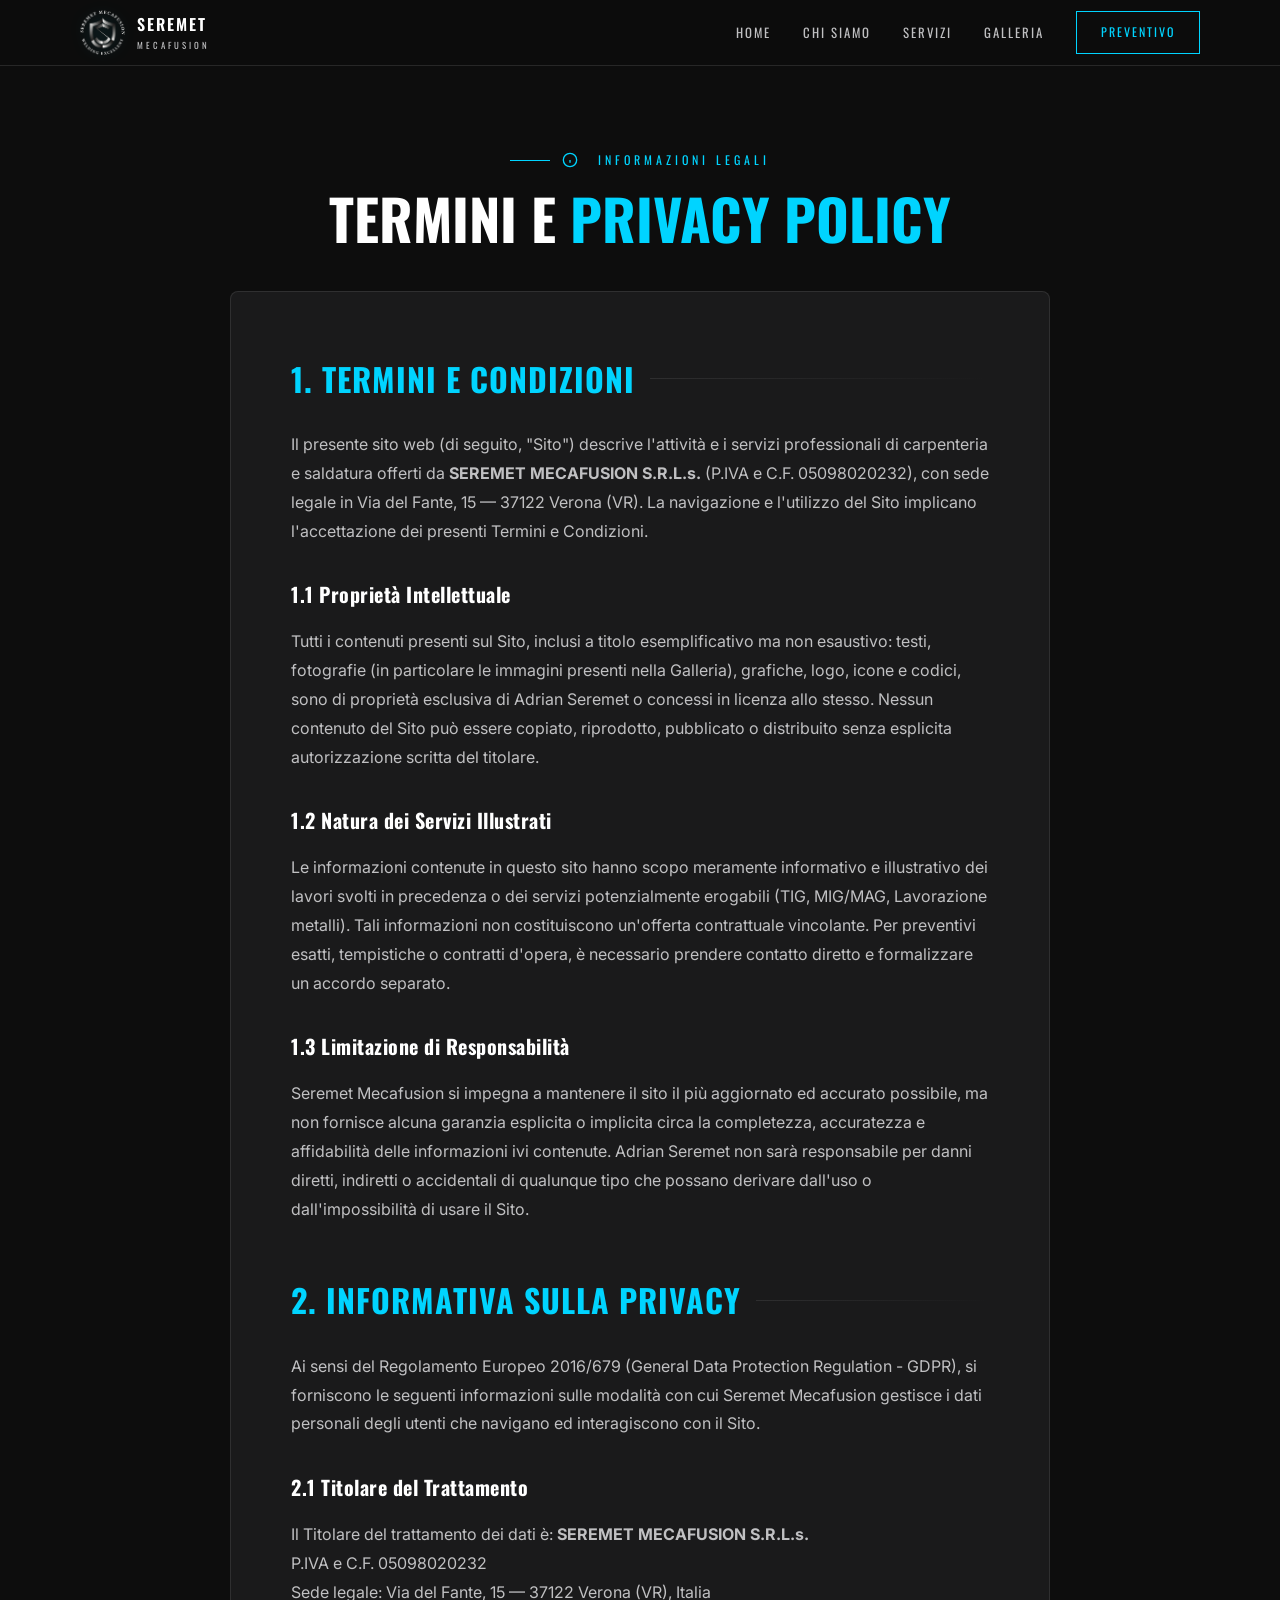
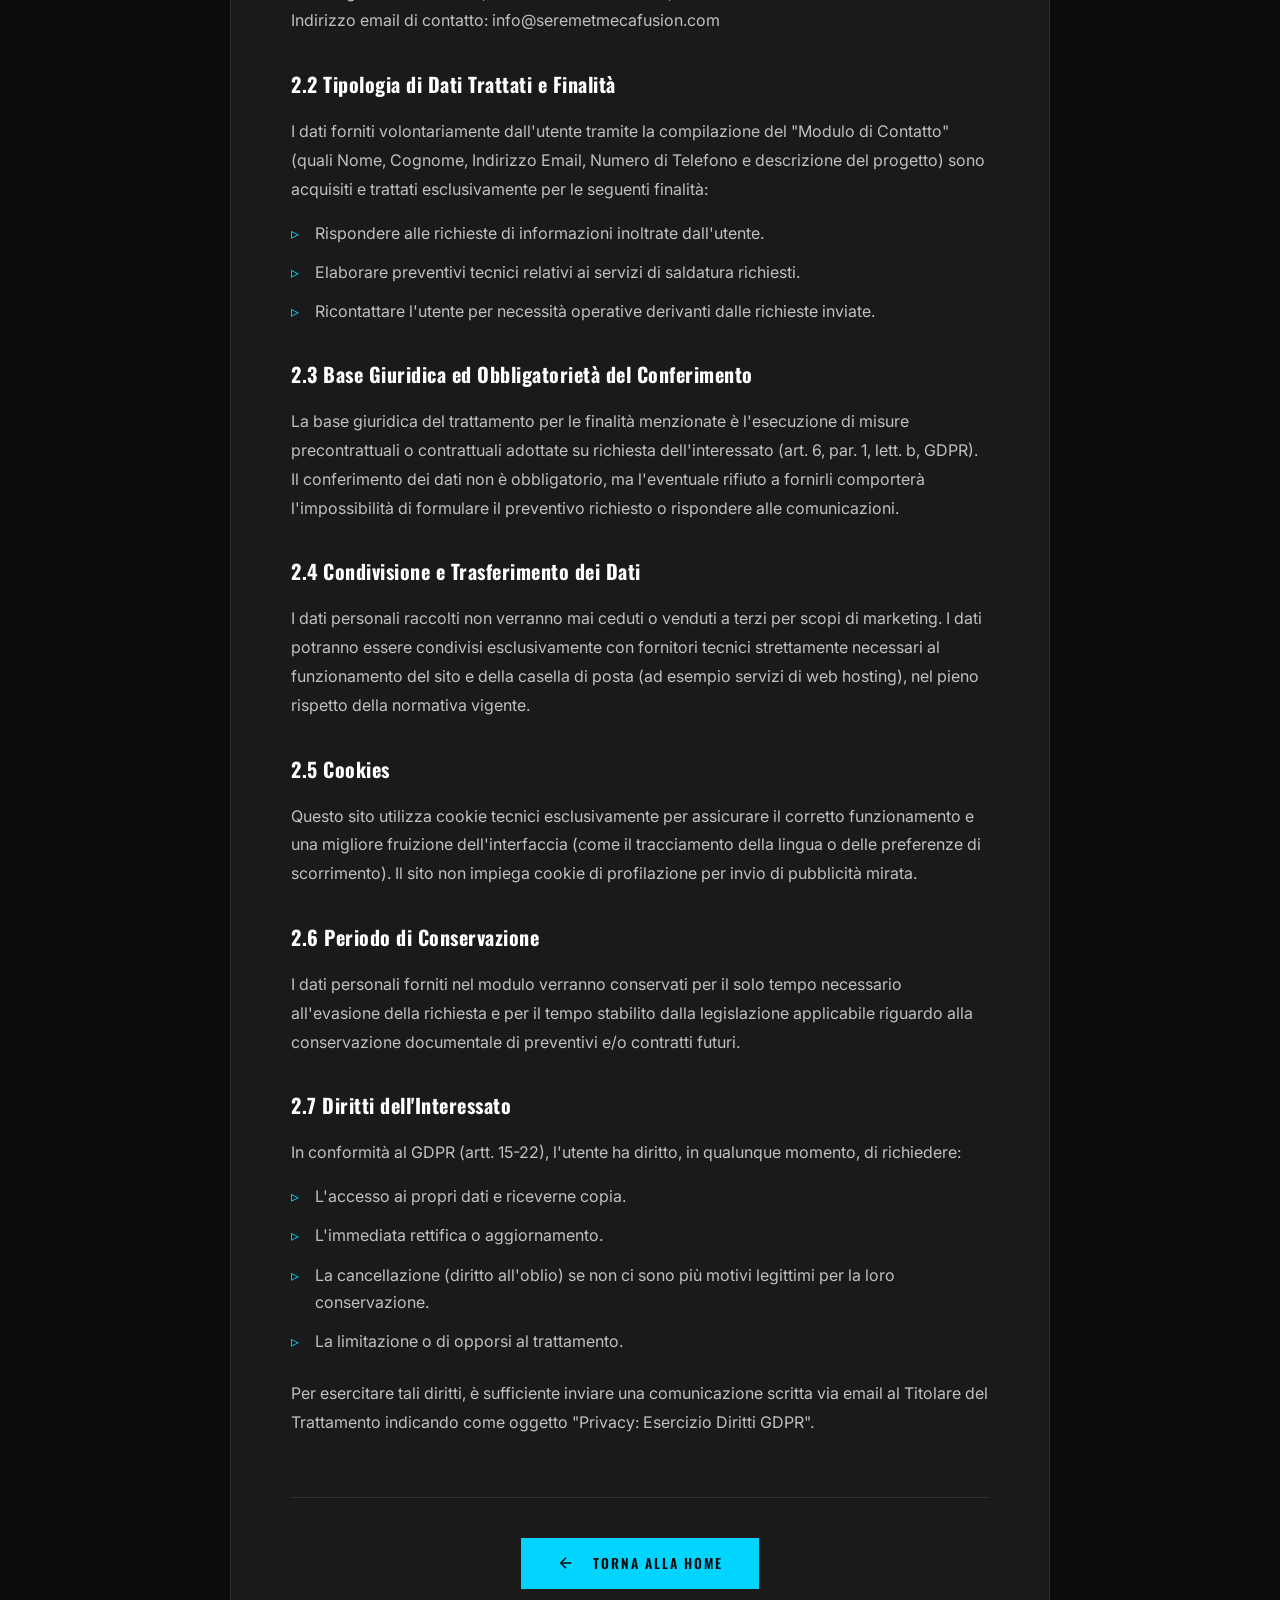
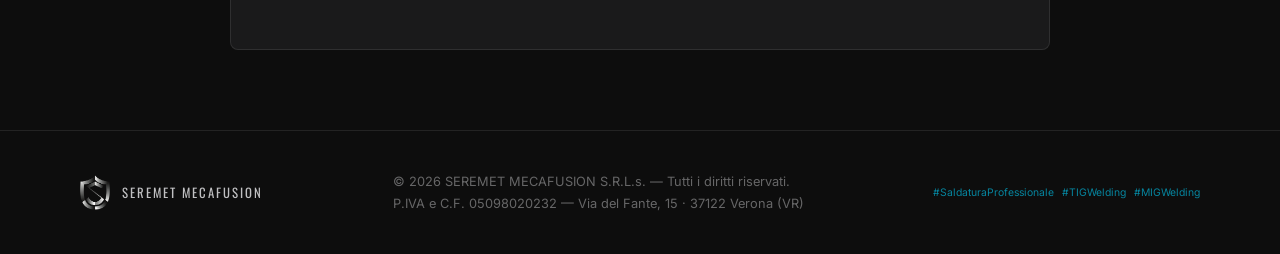
==== commit 3f954fd8: "Update all data" ====
--- a/terms&condition.html
+++ b/terms&condition.html
@@ -8,10 +8,13 @@
   <meta name="description" content="Informazioni legali, termini, condizioni e informativa sulla privacy per i servizi di saldatura professionale di Seremet Mecafusion.">
 
   <!-- Favicon -->
+  <link rel="icon" href="images/favicon/favicon.ico" sizes="any">
+  <link rel="icon" type="image/png" sizes="16x16" href="images/favicon/favicon-16x16.png">
+  <link rel="icon" type="image/png" sizes="32x32" href="images/favicon/favicon-32x32.png">
+  <link rel="icon" type="image/png" sizes="48x48" href="images/favicon/favicon-48x48.png">
   <link rel="apple-touch-icon" sizes="180x180" href="images/favicon/apple-touch-icon.png">
-  <link rel="icon" type="image/png" sizes="32x32" href="images/favicon/favicon-32x32.png">
-  <link rel="icon" type="image/png" sizes="16x16" href="images/favicon/favicon-16x16.png">
   <link rel="manifest" href="images/favicon/site.webmanifest">
+  <meta name="theme-color" content="#0D0D0D">
 
   <!-- Styles -->
   <link rel="stylesheet" href="styles.css">
@@ -151,7 +154,7 @@
         <div class="legal-section">
           <h2 class="legal-h2">1. Termini e Condizioni</h2>
           <p class="legal-text">
-            Il presente sito web (di seguito, "Sito") descrive l'attività e i servizi professionali di saldatura offerti da <strong>Adrian Seremet (Seremet Mecafusion)</strong>. La navigazione e l'utilizzo del Sito implicano l'accettazione dei presenti Termini e Condizioni.
+            Il presente sito web (di seguito, "Sito") descrive l'attività e i servizi professionali di carpenteria e saldatura offerti da <strong>SEREMET MECAFUSION S.R.L.s.</strong> (P.IVA e C.F. 05098020232), con sede legale in Via del Fante, 15 — 37122 Verona (VR). La navigazione e l'utilizzo del Sito implicano l'accettazione dei presenti Termini e Condizioni.
           </p>
           
           <h3 class="legal-h3">1.1 Proprietà Intellettuale</h3>
@@ -179,7 +182,9 @@
           
           <h3 class="legal-h3">2.1 Titolare del Trattamento</h3>
           <p class="legal-text">
-            Il Titolare del trattamento dei dati è: <strong>Adrian Seremet</strong>.<br>
+            Il Titolare del trattamento dei dati è: <strong>SEREMET MECAFUSION S.R.L.s.</strong><br>
+            P.IVA e C.F. 05098020232<br>
+            Sede legale: Via del Fante, 15 — 37122 Verona (VR), Italia<br>
             Indirizzo email di contatto: info@seremetmecafusion.com
           </p>
           
@@ -255,7 +260,8 @@
         </div>
         
         <div class="footer-copy">
-          &copy; 2026 Seremet Mecafusion Welding Excellence — Tutti i diritti riservati.
+          &copy; 2026 SEREMET MECAFUSION S.R.L.s. — Tutti i diritti riservati.<br>
+          P.IVA e C.F. 05098020232 — Via del Fante, 15 · 37122 Verona (VR)
         </div>
         
         <div class="footer-tags">
--- a/styles.css
+++ b/styles.css
@@ -57,6 +57,7 @@
   font-size: 16px;
   -webkit-font-smoothing: antialiased;
   -moz-osx-font-smoothing: grayscale;
+  overflow-x: hidden;
 }
 
 body {
@@ -191,6 +192,7 @@
   justify-content: center;
   flex-direction: column;
   transition: opacity 0.6s ease, visibility 0.6s ease;
+  will-change: opacity, visibility;
 }
 
 #loading-screen.hidden {
@@ -203,6 +205,8 @@
   width: 120px;
   height: 120px;
   position: relative;
+  transform: translate3d(0, 0, 0);
+  -webkit-transform: translate3d(0, 0, 0);
 }
 
 .loading-logo img {
@@ -211,6 +215,11 @@
   object-fit: contain;
   filter: brightness(0.3);
   animation: logoReveal 2.5s ease forwards;
+  transform: translate3d(0, 0, 0);
+  -webkit-transform: translate3d(0, 0, 0);
+  backface-visibility: hidden;
+  -webkit-backface-visibility: hidden;
+  will-change: filter, opacity;
 }
 
 @keyframes logoReveal {
@@ -226,24 +235,50 @@
   border-radius: 50%;
   border: 2px solid transparent;
   border-top-color: var(--cyan-arc);
-  animation: arcSpin 1.2s linear infinite;
+  animation: arcSpin 2.2s linear forwards;
 }
 
 .loading-arc::after {
   content: '';
   position: absolute;
-  top: -2px;
-  left: 50%;
+  top: 14.65%;
+  left: 85.35%;
   width: 8px;
   height: 8px;
   border-radius: 50%;
-  background: var(--cyan-arc);
-  box-shadow: 0 0 20px var(--cyan-arc), 0 0 40px var(--cyan-arc-glow);
-  transform: translateX(-50%);
+  background: var(--white);
+  transform: translate(-50%, -50%);
+  animation: arcSparks 0.15s infinite alternate;
 }
 
 @keyframes arcSpin {
-  to { transform: rotate(360deg); }
+  0% { transform: rotate(0deg); }
+  100% { transform: rotate(360deg); }
+}
+
+@keyframes arcSparks {
+  0% {
+    box-shadow: 
+      0 0 5px 2px var(--heat-gold),
+      -5px -5px 10px var(--cyan-arc),
+      -2px 5px 8px var(--heat-gold);
+    opacity: 0.8;
+  }
+  50% {
+    box-shadow: 
+      0 0 15px 5px var(--white),
+      5px -10px 15px var(--heat-blue),
+      10px 5px 20px var(--cyan-arc-glow),
+      -10px -5px 8px var(--heat-gold);
+    opacity: 1;
+  }
+  100% {
+    box-shadow: 
+      0 0 8px 3px var(--cyan-arc),
+      8px 8px 12px var(--white),
+      -8px 12px 10px var(--heat-purple);
+    opacity: 0.9;
+  }
 }
 
 .loading-text {
@@ -267,7 +302,7 @@
   height: 2px;
   background: var(--bg-secondary);
   border-radius: 2px;
-  overflow: hidden;
+  /* Removed overflow: hidden to allow sparks to overflow */
 }
 
 .loading-bar-fill {
@@ -275,12 +310,25 @@
   height: 100%;
   background: linear-gradient(90deg, var(--cyan-arc), var(--white));
   box-shadow: 0 0 10px var(--cyan-arc);
-  animation: barFill 2.2s ease forwards;
+  animation: barFill 2.2s linear forwards;
+  position: relative;
+}
+
+.loading-bar-fill::after {
+  content: '';
+  position: absolute;
+  right: 0;
+  top: 50%;
+  width: 4px;
+  height: 4px;
+  background: var(--white);
+  border-radius: 50%;
+  transform: translateY(-50%) translateX(50%);
+  animation: arcSparks 0.15s infinite alternate;
 }
 
 @keyframes barFill {
   0% { width: 0; }
-  60% { width: 70%; }
   100% { width: 100%; }
 }
 
@@ -899,54 +947,6 @@
   line-height: 1.7;
 }
 
-/* Filters */
-.gallery-filters {
-  display: flex;
-  justify-content: center;
-  gap: 8px;
-  flex-wrap: wrap;
-  margin-bottom: var(--gap-xl);
-}
-
-.filter-btn {
-  padding: 10px 24px;
-  font-family: var(--font-heading);
-  font-size: 0.75rem;
-  letter-spacing: 2px;
-  text-transform: uppercase;
-  color: var(--silver);
-  border: 1px solid var(--dark-border);
-  background: transparent;
-  cursor: pointer;
-  transition: all var(--transition-med);
-  position: relative;
-  overflow: hidden;
-}
-
-.filter-btn::before {
-  content: '';
-  position: absolute;
-  bottom: 0;
-  left: 0;
-  width: 100%;
-  height: 0;
-  background: var(--cyan-arc);
-  transition: height var(--transition-med);
-  z-index: -1;
-}
-
-.filter-btn:hover {
-  border-color: var(--cyan-arc);
-  color: var(--cyan-arc);
-}
-
-.filter-btn.active {
-  border-color: var(--cyan-arc);
-  background: var(--cyan-arc);
-  color: var(--bg-primary);
-  font-weight: 600;
-}
-
 /* Gallery Grid */
 .gallery-grid {
   display: grid;
@@ -1342,6 +1342,13 @@
   gap: var(--gap-xl);
 }
 
+/* Form preventivo disattivato: la colonna contatti resta da sola */
+.contatti-info:only-child {
+  grid-column: 1 / -1;
+  max-width: 560px;
+  margin: 0 auto;
+}
+
 .contatti-info h3 {
   font-family: var(--font-heading);
   font-size: 1.3rem;
@@ -1390,6 +1397,16 @@
 .contatti-detail .detail-text p {
   color: var(--platinum);
   font-size: 1rem;
+}
+
+.contatti-detail .detail-text p a {
+  color: inherit;
+  text-decoration: none;
+  transition: color var(--transition-med);
+}
+
+.contatti-detail .detail-text p a:hover {
+  color: var(--cyan-arc);
 }
 
 /* Contact Form */
@@ -1618,15 +1635,6 @@
     gap: 6px;
   }
   
-  .gallery-filters {
-    gap: 6px;
-  }
-  
-  .filter-btn {
-    padding: 8px 14px;
-    font-size: 0.65rem;
-  }
-  
   .hero-actions {
     flex-direction: column;
   }
@@ -1661,3 +1669,132 @@
   background: var(--cyan-arc);
   color: var(--bg-primary);
 }
+
+/* ======================================================
+   COOKIE CONSENT BANNER (GDPR)
+   ====================================================== */
+.cookie-overlay {
+  position: fixed;
+  inset: 0;
+  width: 100%;
+  z-index: 10000;
+  display: flex;
+  align-items: flex-end;
+  justify-content: center;
+  padding: clamp(12px, 4vw, 24px);
+  background: rgba(0, 0, 0, 0.6);
+  backdrop-filter: blur(4px);
+  -webkit-backdrop-filter: blur(4px);
+  transition: opacity 0.4s ease, visibility 0.4s ease;
+  opacity: 1;
+  visibility: visible;
+}
+
+.cookie-overlay.hidden {
+  opacity: 0;
+  visibility: hidden;
+  pointer-events: none;
+}
+
+.cookie-banner {
+  width: min(460px, 100%);
+  max-height: calc(100vh - 24px);
+  overflow-y: auto;
+  background: rgba(26, 26, 27, 0.92);
+  backdrop-filter: blur(20px);
+  -webkit-backdrop-filter: blur(20px);
+  border: 1px solid var(--glass-border);
+  border-radius: 10px;
+  padding: 28px;
+  box-shadow: 0 20px 60px rgba(0, 0, 0, 0.7), 0 0 24px rgba(0, 212, 255, 0.06);
+  transition: transform 0.45s cubic-bezier(0.4, 0, 0.2, 1), opacity 0.45s ease;
+  transform: translateY(0);
+  opacity: 1;
+}
+
+.cookie-overlay.hidden .cookie-banner {
+  transform: translateY(24px);
+  opacity: 0;
+}
+
+@media (min-width: 768px) {
+  .cookie-overlay {
+    align-items: center;
+  }
+}
+
+.cookie-content {
+  display: flex;
+  flex-direction: column;
+  gap: 16px;
+}
+
+.cookie-header {
+  display: flex;
+  align-items: center;
+  gap: 12px;
+}
+
+.cookie-header h3 {
+  font-family: var(--font-heading);
+  font-size: 1.15rem;
+  letter-spacing: 1px;
+  text-transform: uppercase;
+  color: var(--white);
+}
+
+.cookie-icon {
+  color: var(--cyan-arc);
+  filter: drop-shadow(0 0 5px var(--cyan-arc-glow));
+}
+
+.cookie-text {
+  font-size: 0.85rem;
+  line-height: 1.6;
+  color: var(--silver);
+}
+
+.cookie-link {
+  color: var(--cyan-arc);
+  text-decoration: underline;
+  transition: color var(--transition-fast);
+}
+
+.cookie-link:hover {
+  color: var(--white);
+}
+
+.cookie-actions {
+  display: flex;
+  gap: 12px;
+  margin-top: 4px;
+}
+
+.btn-sm {
+  padding: 10px 20px !important;
+  font-size: 0.75rem !important;
+  letter-spacing: 1.5px !important;
+}
+
+body.cookie-lock {
+  overflow: hidden;
+}
+
+@media (max-width: 576px) {
+  .cookie-overlay {
+    padding: 16px;
+  }
+
+  .cookie-banner {
+    padding: 22px;
+  }
+
+  .cookie-actions {
+    flex-direction: column;
+  }
+
+  .cookie-actions button {
+    width: 100%;
+    justify-content: center;
+  }
+}
